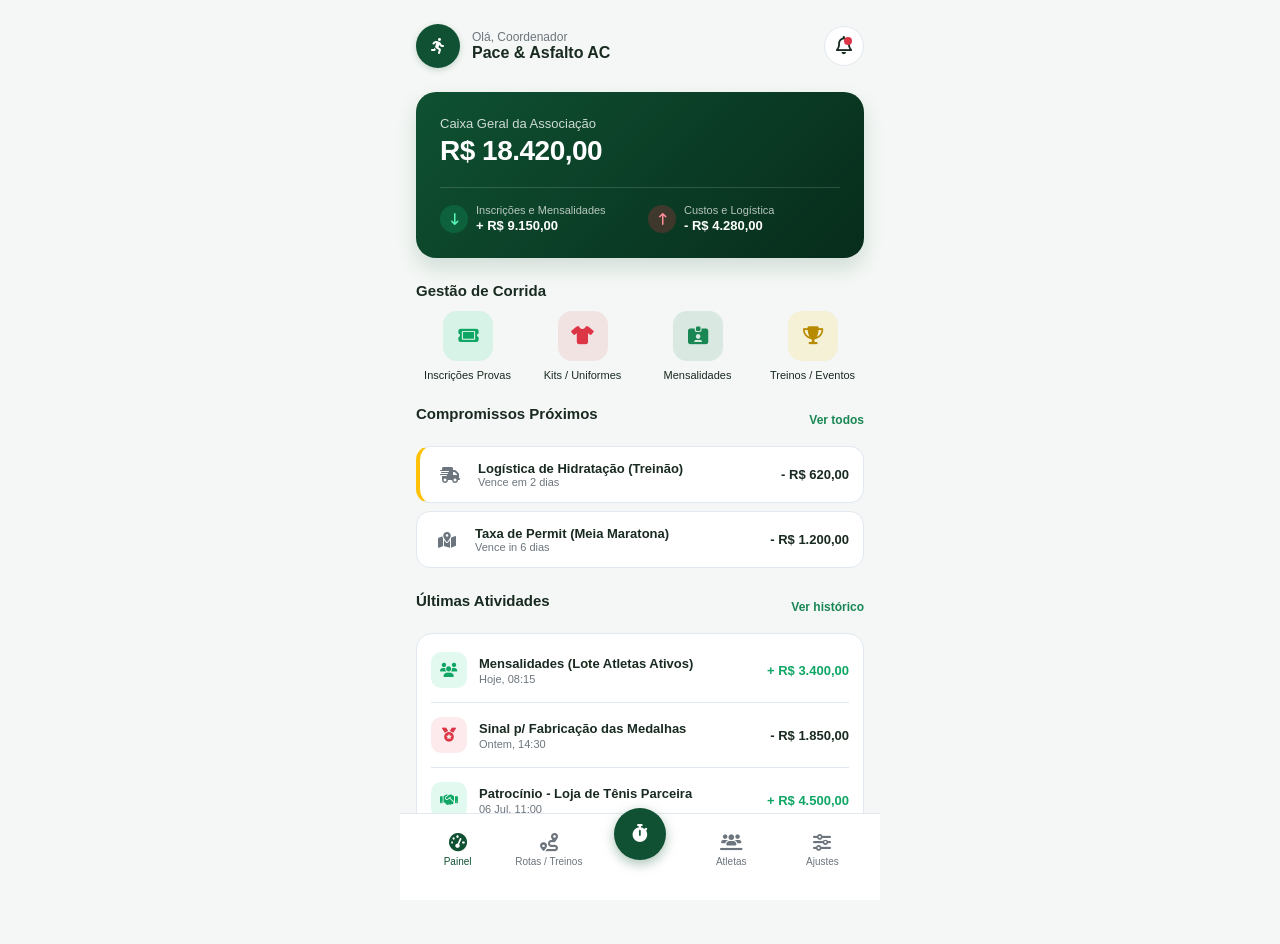
==== index.html @ d730715a "Add files via upload" ====
<!DOCTYPE html>
<html lang="pt-BR">
<head>
    <meta charset="UTF-8">
    <meta name="viewport" content="width=device-width, initial-scale=1.0">
    <title>Finanças - Associação de Corredores de Rua</title>
    <link rel="stylesheet" href="style.css">
    <link rel="stylesheet" href="https://cdnjs.cloudflare.com/ajax/libs/font-awesome/6.4.0/css/all.min.css">
</head>
<body>

    <header class="app-header">
        <div class="user-info">
            <div class="avatar"><i class="fa-solid fa-person-running"></i></div>
            <div>
                <p class="welcome">Olá, Coordenador</p>
                <h1 class="club-name">Pace & Asfalto AC</h1>
            </div>
        </div>
        <button class="notification-btn" aria-label="Notificações">
            <i class="fa-regular fa-bell"></i>
            <span class="badge"></span>
        </button>
    </header>

    <section class="balance-card">
        <p class="balance-label">Caixa Geral da Associação</p>
        <h2 class="balance-value">R$ 18.420,00</h2>
        <div class="balance-details">
            <div class="detail-item income">
                <i class="fa-solid fa-arrow-down-long"></i>
                <div>
                    <span>Inscrições e Mensalidades</span>
                    <strong>+ R$ 9.150,00</strong>
                </div>
            </div>
            <div class="detail-item expense">
                <i class="fa-solid fa-arrow-up-long"></i>
                <div>
                    <span>Custos e Logística</span>
                    <strong>- R$ 4.280,00</strong>
                </div>
            </div>
        </div>
    </section>

    <section class="quick-actions">
        <h3>Gestão de Corrida</h3>
        <div class="actions-grid">
            <button class="action-btn">
                <div class="icon-wrapper income-bg"><i class="fa-solid fa-ticket"></i></div>
                <span>Inscrições Provas</span>
            </button>
            <button class="action-btn">
                <div class="icon-wrapper expense-bg"><i class="fa-solid fa-shirt"></i></div>
                <span>Kits / Uniformes</span>
            </button>
            <button class="action-btn">
                <div class="icon-wrapper member-bg"><i class="fa-solid fa-id-card-clip"></i></div>
                <span>Mensalidades</span>
            </button>
            <button class="action-btn">
                <div class="icon-wrapper report-bg"><i class="fa-solid fa-trophy"></i></div>
                <span>Treinos / Eventos</span>
            </button>
        </div>
    </section>

    <section class="upcoming-bills">
        <div class="section-header">
            <h3>Compromissos Próximos</h3>
            <a href="#" class="see-all">Ver todos</a>
        </div>
        <div class="bill-card alert">
            <div class="bill-info">
                <i class="fa-solid fa-truck-fast bill-icon"></i>
                <div>
                    <h4>Logística de Hidratação (Treinão)</h4>
                    <p>Vence em 2 dias</p>
                </div>
            </div>
            <span class="bill-amount">- R$ 620,00</span>
        </div>
        <div class="bill-card">
            <div class="bill-info">
                <i class="fa-solid fa-map-location-dot bill-icon"></i>
                <div>
                    <h4>Taxa de Permit (Meia Maratona)</h4>
                    <p>Vence in 6 dias</p>
                </div>
            </div>
            <span class="bill-amount">- R$ 1.200,00</span>
        </div>
    </section>

    <section class="recent-transactions">
        <div class="section-header">
            <h3>Últimas Atividades</h3>
            <a href="#" class="see-all">Ver histórico</a>
        </div>
        <div class="transaction-list">
            <div class="transaction-item">
                <div class="t-info">
                    <div class="t-icon income-light"><i class="fa-solid fa-users"></i></div>
                    <div>
                        <h4>Mensalidades (Lote Atletas Ativos)</h4>
                        <p>Hoje, 08:15</p>
                    </div>
                </div>
                <span class="t-amount positive">+ R$ 3.400,00</span>
            </div>
            <div class="transaction-item">
                <div class="t-info">
                    <div class="t-icon expense-light"><i class="fa-solid fa-medal"></i></div>
                    <div>
                        <h4>Sinal p/ Fabricação das Medalhas</h4>
                        <p>Ontem, 14:30</p>
                    </div>
                </div>
                <span class="t-amount negative">- R$ 1.850,00</span>
            </div>
            <div class="transaction-item">
                <div class="t-info">
                    <div class="t-icon income-light"><i class="fa-solid fa-handshake"></i></div>
                    <div>
                        <h4>Patrocínio - Loja de Tênis Parceira</h4>
                        <p>06 Jul, 11:00</p>
                    </div>
                </div>
                <span class="t-amount positive">+ R$ 4.500,00</span>
            </div>
        </div>
    </section>

    <nav class="bottom-nav">
        <a href="#" class="nav-item active">
            <i class="fa-solid fa-gauge-high"></i>
            <span>Painel</span>
        </a>
        <a href="#" class="nav-item">
            <i class="fa-solid fa-route"></i>
            <span>Rotas / Treinos</span>
        </a>
        <a href="#" class="nav-item central-add" aria-label="Lançar transação rápida">
            <div class="add-circle"><i class="fa-solid fa-stopwatch"></i></div>
        </a>
        <a href="#" class="nav-item">
            <i class="fa-solid fa-users-line"></i>
            <span>Atletas</span>
        </a>
        <a href="#" class="nav-item">
            <i class="fa-solid fa-sliders"></i>
            <span>Ajustes</span>
        </a>
    </nav>

</body>
</html>
---- style.css ----
/* Reset e Configurações Globais */
* {
    margin: 0;
    padding: 0;
    box-sizing: border-box;
    font-family: -apple-system, BlinkMacSystemFont, "Segoe UI", Roboto, Helvetica, Arial, sans-serif;
}

:root {
    --bg-color: #f4f7f5;       /* Fundo cinza claro levemente esverdeado (remete a asfalto limpo / saúde) */
    --card-bg: #ffffff;
    --primary-color: #0f5132;   /* Verde Floresta Escuro (Força e Identidade da Associação) */
    --accent-color: #198754;    /* Verde Gramado/Performance para destaques */
    --success: #0ecb7b;         /* Verde Esmeralda para receitas */
    --danger: #dc3545;          /* Vermelho financeiro para saídas */
    --warning: #ffc107;         /* Amarelo atenção para prazos de provas */
    --text-main: #192a20;       /* Texto escuro com leve tom verde */
    --text-muted: #6c757d;
    --border-color: #e2e8f0;
}

body {
    background-color: var(--bg-color);
    color: var(--text-main);
    padding: 16px 16px 95px 16px;
    max-width: 480px; 
    margin: 0 auto;
    position: relative;
    min-height: 100vh;
}

/* Header */
.app-header {
    display: flex;
    justify-content: space-between;
    align-items: center;
    margin-bottom: 24px;
    padding-top: 8px;
}

.user-info {
    display: flex;
    align-items: center;
    gap: 12px;
}

.avatar {
    width: 44px;
    height: 44px;
    background-color: var(--primary-color);
    color: white;
    border-radius: 50%;
    display: flex;
    align-items: center;
    justify-content: center;
    font-size: 16px;
    box-shadow: 0 2px 6px rgba(15, 81, 50, 0.2);
}

.welcome {
    font-size: 12px;
    color: var(--text-muted);
}

.club-name {
    font-size: 16px;
    font-weight: 700;
}

.notification-btn {
    background: var(--card-bg);
    border: 1px solid var(--border-color);
    width: 40px;
    height: 40px;
    border-radius: 50%;
    display: flex;
    align-items: center;
    justify-content: center;
    font-size: 18px;
    color: var(--text-main);
    position: relative;
    cursor: pointer;
}

.notification-btn .badge {
    position: absolute;
    top: 10px;
    right: 11px;
    width: 8px;
    height: 8px;
    background-color: var(--danger);
    border-radius: 50%;
}

/* Card de Saldo Principal com Gradiente Verde */
.balance-card {
    background: linear-gradient(135deg, var(--primary-color), #072c1b);
    color: white;
    padding: 24px;
    border-radius: 20px;
    box-shadow: 0 10px 20px rgba(15, 81, 50, 0.15);
    margin-bottom: 24px;
}

.balance-label {
    font-size: 13px;
    opacity: 0.8;
    margin-bottom: 4px;
}

.balance-value {
    font-size: 28px;
    font-weight: 700;
    margin-bottom: 20px;
    letter-spacing: -0.5px;
}

.balance-details {
    display: grid;
    grid-template-columns: 1fr 1fr;
    gap: 16px;
    border-top: 1px solid rgba(255, 255, 255, 0.15);
    padding-top: 16px;
}

.detail-item {
    display: flex;
    align-items: center;
    gap: 8px;
}

.detail-item i {
    width: 28px;
    height: 28px;
    border-radius: 50%;
    display: flex;
    align-items: center;
    justify-content: center;
    font-size: 12px;
}

.detail-item.income i {
    background-color: rgba(14, 203, 123, 0.2);
    color: #5cf7ba;
}

.detail-item.expense i {
    background-color: rgba(220, 53, 69, 0.25);
    color: #ff8e99;
}

.detail-item span {
    display: block;
    font-size: 11px;
    opacity: 0.7;
}

.detail-item strong {
    font-size: 13px;
}

/* Ações Rápidas */
.quick-actions {
    margin-bottom: 24px;
}

.quick-actions h3, .section-header h3 {
    font-size: 15px;
    font-weight: 600;
    margin-bottom: 12px;
}

.actions-grid {
    display: grid;
    grid-template-columns: repeat(4, 1fr);
    gap: 12px;
}

.action-btn {
    background: transparent;
    border: none;
    display: flex;
    flex-direction: column;
    align-items: center;
    gap: 8px;
    cursor: pointer;
}

.icon-wrapper {
    width: 50px;
    height: 50px;
    border-radius: 14px;
    display: flex;
    align-items: center;
    justify-content: center;
    font-size: 18px;
    transition: transform 0.1s ease;
}

.action-btn:active .icon-wrapper {
    transform: scale(0.92);
}

.income-bg { background-color: rgba(14, 203, 123, 0.12); color: #0fa665; }
.expense-bg { background-color: rgba(220, 53, 69, 0.1); color: var(--danger); }
.member-bg { background-color: rgba(25, 135, 84, 0.12); color: var(--accent-color); }
.report-bg { background-color: rgba(255, 193, 7, 0.12); color: #b88a00; }

.action-btn span {
    font-size: 11px;
    font-weight: 500;
    color: var(--text-main);
    text-align: center;
}

/* Estrutura de Seções */
.section-header {
    display: flex;
    justify-content: space-between;
    align-items: center;
    margin-bottom: 12px;
}

.see-all {
    font-size: 12px;
    color: var(--accent-color);
    text-decoration: none;
    font-weight: 600;
}

/* Contas a Vencer */
.upcoming-bills {
    margin-bottom: 24px;
}

.bill-card {
    background: var(--card-bg);
    border: 1px solid var(--border-color);
    padding: 14px;
    border-radius: 14px;
    display: flex;
    justify-content: space-between;
    align-items: center;
    margin-bottom: 8px;
}

.bill-card.alert {
    border-left: 4px solid var(--warning);
}

.bill-info {
    display: flex;
    align-items: center;
    gap: 12px;
}

.bill-icon {
    font-size: 16px;
    color: var(--text-muted);
    width: 32px;
    text-align: center;
}

.bill-info h4 {
    font-size: 13px;
    font-weight: 600;
}

.bill-info p {
    font-size: 11px;
    color: var(--text-muted);
}

.bill-amount {
    font-size: 13px;
    font-weight: 600;
    color: var(--text-main);
}

/* Últimas Atividades / Transações */
.recent-transactions {
    margin-bottom: 12px;
}

.transaction-list {
    background: var(--card-bg);
    border: 1px solid var(--border-color);
    border-radius: 16px;
    padding: 4px 14px;
}

.transaction-item {
    display: flex;
    justify-content: space-between;
    align-items: center;
    padding: 14px 0;
    border-bottom: 1px solid var(--border-color);
}

.transaction-item:last-child {
    border-bottom: none;
}

.t-info {
    display: flex;
    align-items: center;
    gap: 12px;
}

.t-icon {
    width: 36px;
    height: 36px;
    border-radius: 10px;
    display: flex;
    align-items: center;
    justify-content: center;
    font-size: 14px;
}

.income-light { background-color: rgba(14, 203, 123, 0.12); color: #0fa665; }
.expense-light { background-color: rgba(220, 53, 69, 0.1); color: var(--danger); }

.t-info h4 {
    font-size: 13px;
    font-weight: 600;
    margin-bottom: 2px;
}

.t-info p {
    font-size: 11px;
    color: var(--text-muted);
}

.t-amount {
    font-size: 13px;
    font-weight: 600;
}

.t-amount.positive { color: #0fa665; }
.t-amount.negative { color: var(--text-main); }

/* Bottom Nav (Barra de Menu Inferior Fixa com Tema Verde) */
.bottom-nav {
    position: fixed;
    bottom: 0;
    left: 50%;
    transform: translateX(-50%);
    width: 100%;
    max-width: 480px;
    background-color: rgba(255, 255, 255, 0.94);
    backdrop-filter: blur(12px);
    -webkit-backdrop-filter: blur(12px);
    border-top: 1px solid var(--border-color);
    padding: 10px 12px 24px 12px;
    display: flex;
    justify-content: space-between;
    align-items: center;
    z-index: 1000;
}

.nav-item {
    display: flex;
    flex-direction: column;
    align-items: center;
    gap: 4px;
    text-decoration: none;
    color: var(--text-muted);
    flex: 1;
    text-align: center;
}

.nav-item i {
    font-size: 18px;
}

.nav-item span {
    font-size: 10px;
    font-weight: 500;
}

.nav-item.active {
    color: var(--primary-color);
}

/* Botão Flutuante Central (Estilizado como Cronômetro de Corrida) */
.central-add {
    position: relative;
    top: -16px;
}

.add-circle {
    width: 52px;
    height: 52px;
    background-color: var(--primary-color);
    color: white;
    border-radius: 50%;
    display: flex;
    align-items: center;
    justify-content: center;
    font-size: 20px;
    box-shadow: 0 4px 12px rgba(15, 81, 50, 0.35);
    transition: transform 0.1s ease, background-color 0.2s;
}

.central-add:active .add-circle {
    transform: scale(0.92);
    background-color: var(--accent-color);
}
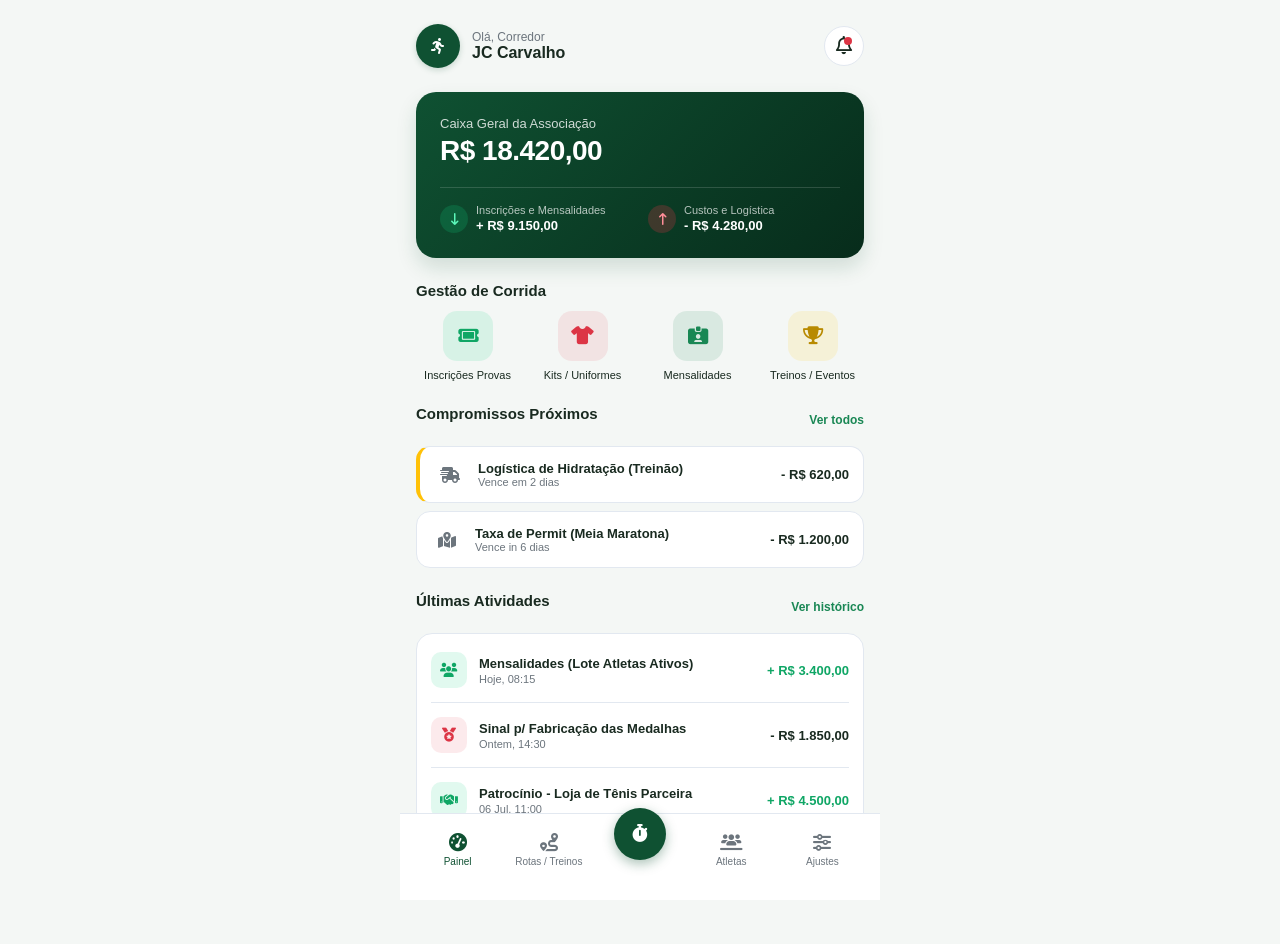
==== commit b8edc8e6: "Update title and user greeting in index.html" ====
--- a/index.html
+++ b/index.html
@@ -3,7 +3,7 @@
 <head>
     <meta charset="UTF-8">
     <meta name="viewport" content="width=device-width, initial-scale=1.0">
-    <title>Finanças - Associação de Corredores de Rua</title>
+    <title>JC Carvalho</title>
     <link rel="stylesheet" href="style.css">
     <link rel="stylesheet" href="https://cdnjs.cloudflare.com/ajax/libs/font-awesome/6.4.0/css/all.min.css">
 </head>
@@ -13,8 +13,8 @@
         <div class="user-info">
             <div class="avatar"><i class="fa-solid fa-person-running"></i></div>
             <div>
-                <p class="welcome">Olá, Coordenador</p>
-                <h1 class="club-name">Pace & Asfalto AC</h1>
+                <p class="welcome">Olá, Corredor</p>
+                <h1 class="club-name">JC Carvalho</h1>
             </div>
         </div>
         <button class="notification-btn" aria-label="Notificações">
@@ -155,4 +155,4 @@
     </nav>
 
 </body>
-</html>+</html>
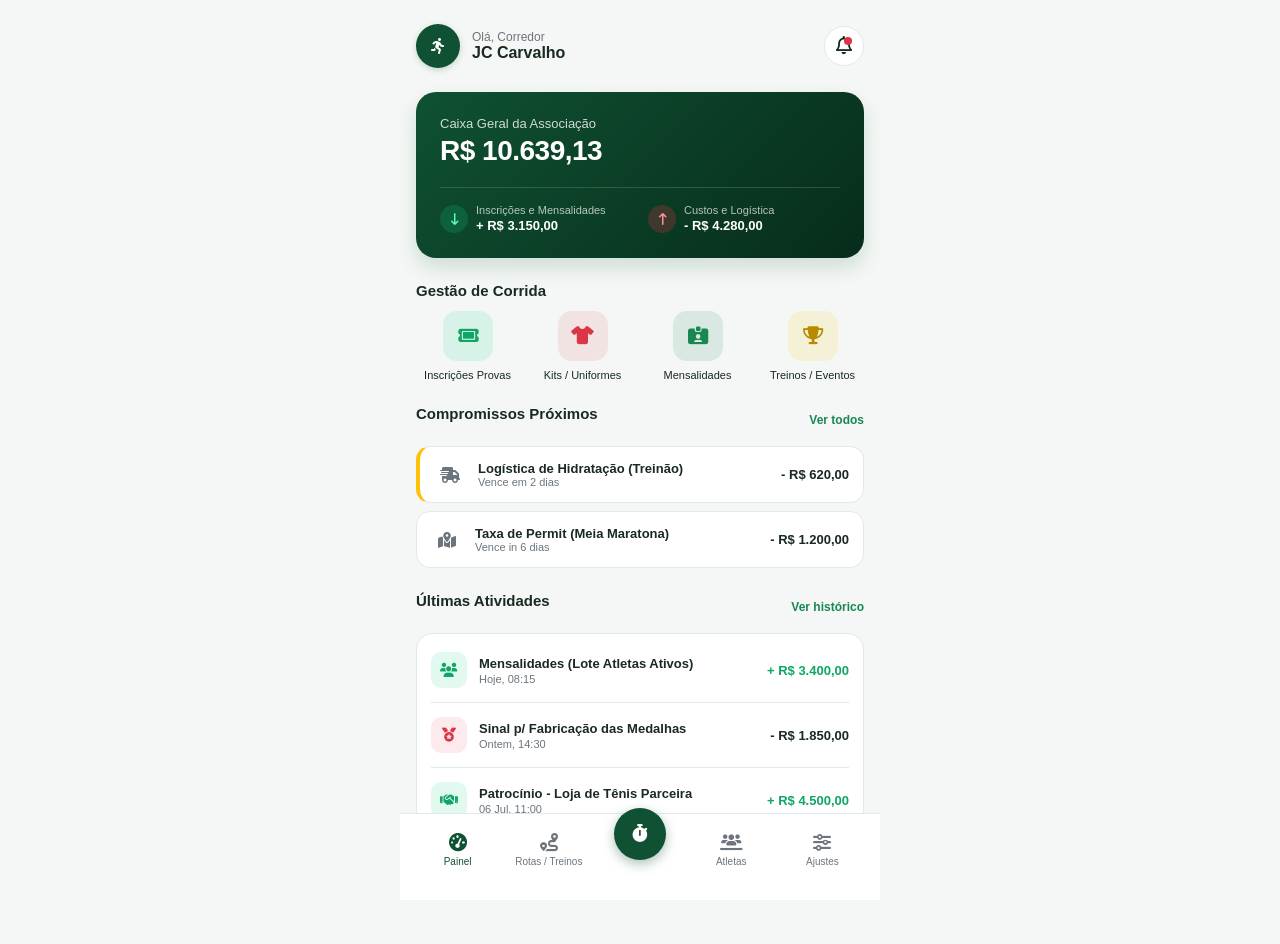
==== commit c592b877: "Modify balance and transaction details in index.html Updated balance values and transaction details " ====
--- a/index.html
+++ b/index.html
@@ -25,13 +25,13 @@
 
     <section class="balance-card">
         <p class="balance-label">Caixa Geral da Associação</p>
-        <h2 class="balance-value">R$ 18.420,00</h2>
+        <h2 class="balance-value">R$ 10.639,13</h2>
         <div class="balance-details">
             <div class="detail-item income">
                 <i class="fa-solid fa-arrow-down-long"></i>
                 <div>
                     <span>Inscrições e Mensalidades</span>
-                    <strong>+ R$ 9.150,00</strong>
+                    <strong>+ R$ 3.150,00</strong>
                 </div>
             </div>
             <div class="detail-item expense">
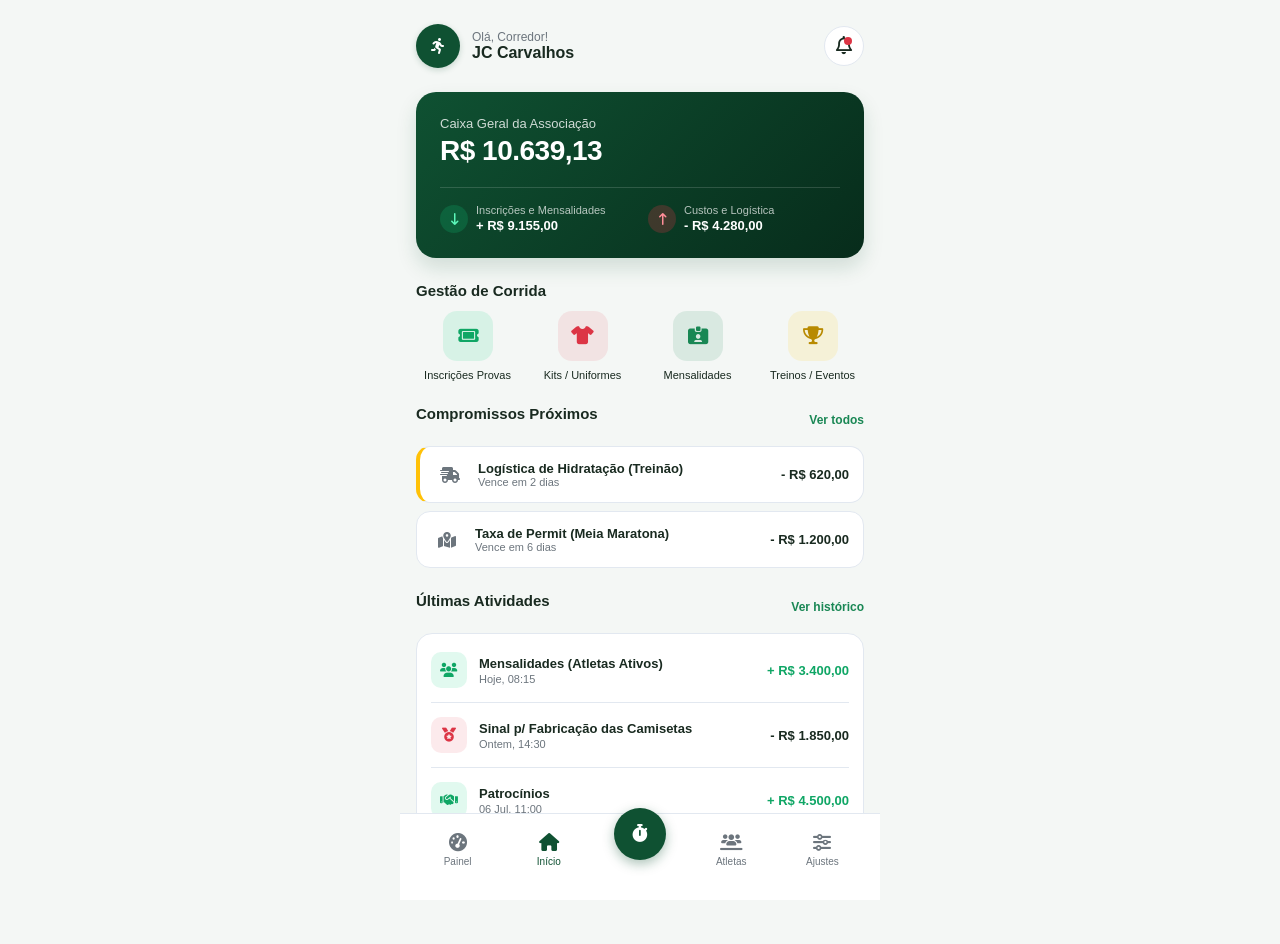
==== commit 7d0c6a83: "Update index.html for finance management" ====
--- a/index.html
+++ b/index.html
@@ -3,7 +3,7 @@
 <head>
     <meta charset="UTF-8">
     <meta name="viewport" content="width=device-width, initial-scale=1.0">
-    <title>JC Carvalho</title>
+    <title>Finanças - JC Carvalho</title>
     <link rel="stylesheet" href="style.css">
     <link rel="stylesheet" href="https://cdnjs.cloudflare.com/ajax/libs/font-awesome/6.4.0/css/all.min.css">
 </head>
@@ -13,8 +13,8 @@
         <div class="user-info">
             <div class="avatar"><i class="fa-solid fa-person-running"></i></div>
             <div>
-                <p class="welcome">Olá, Corredor</p>
-                <h1 class="club-name">JC Carvalho</h1>
+                <p class="welcome">Olá, Corredor!</p>
+                <h1 class="club-name">JC Carvalhos</h1>
             </div>
         </div>
         <button class="notification-btn" aria-label="Notificações">
@@ -31,7 +31,7 @@
                 <i class="fa-solid fa-arrow-down-long"></i>
                 <div>
                     <span>Inscrições e Mensalidades</span>
-                    <strong>+ R$ 3.150,00</strong>
+                    <strong>+ R$ 9.155,00</strong>
                 </div>
             </div>
             <div class="detail-item expense">
@@ -86,7 +86,7 @@
                 <i class="fa-solid fa-map-location-dot bill-icon"></i>
                 <div>
                     <h4>Taxa de Permit (Meia Maratona)</h4>
-                    <p>Vence in 6 dias</p>
+                    <p>Vence em 6 dias</p>
                 </div>
             </div>
             <span class="bill-amount">- R$ 1.200,00</span>
@@ -103,7 +103,7 @@
                 <div class="t-info">
                     <div class="t-icon income-light"><i class="fa-solid fa-users"></i></div>
                     <div>
-                        <h4>Mensalidades (Lote Atletas Ativos)</h4>
+                        <h4>Mensalidades (Atletas Ativos)</h4>
                         <p>Hoje, 08:15</p>
                     </div>
                 </div>
@@ -113,7 +113,7 @@
                 <div class="t-info">
                     <div class="t-icon expense-light"><i class="fa-solid fa-medal"></i></div>
                     <div>
-                        <h4>Sinal p/ Fabricação das Medalhas</h4>
+                        <h4>Sinal p/ Fabricação das Camisetas</h4>
                         <p>Ontem, 14:30</p>
                     </div>
                 </div>
@@ -123,7 +123,7 @@
                 <div class="t-info">
                     <div class="t-icon income-light"><i class="fa-solid fa-handshake"></i></div>
                     <div>
-                        <h4>Patrocínio - Loja de Tênis Parceira</h4>
+                        <h4>Patrocínios</h4>
                         <p>06 Jul, 11:00</p>
                     </div>
                 </div>
@@ -133,13 +133,13 @@
     </section>
 
     <nav class="bottom-nav">
-        <a href="#" class="nav-item active">
+        <a href="painel.html" class="nav-item">
             <i class="fa-solid fa-gauge-high"></i>
             <span>Painel</span>
         </a>
-        <a href="#" class="nav-item">
-            <i class="fa-solid fa-route"></i>
-            <span>Rotas / Treinos</span>
+        <a href="index.html" class="nav-item active">
+            <i class="fa-solid fa-house"></i>
+            <span>Início</span>
         </a>
         <a href="#" class="nav-item central-add" aria-label="Lançar transação rápida">
             <div class="add-circle"><i class="fa-solid fa-stopwatch"></i></div>
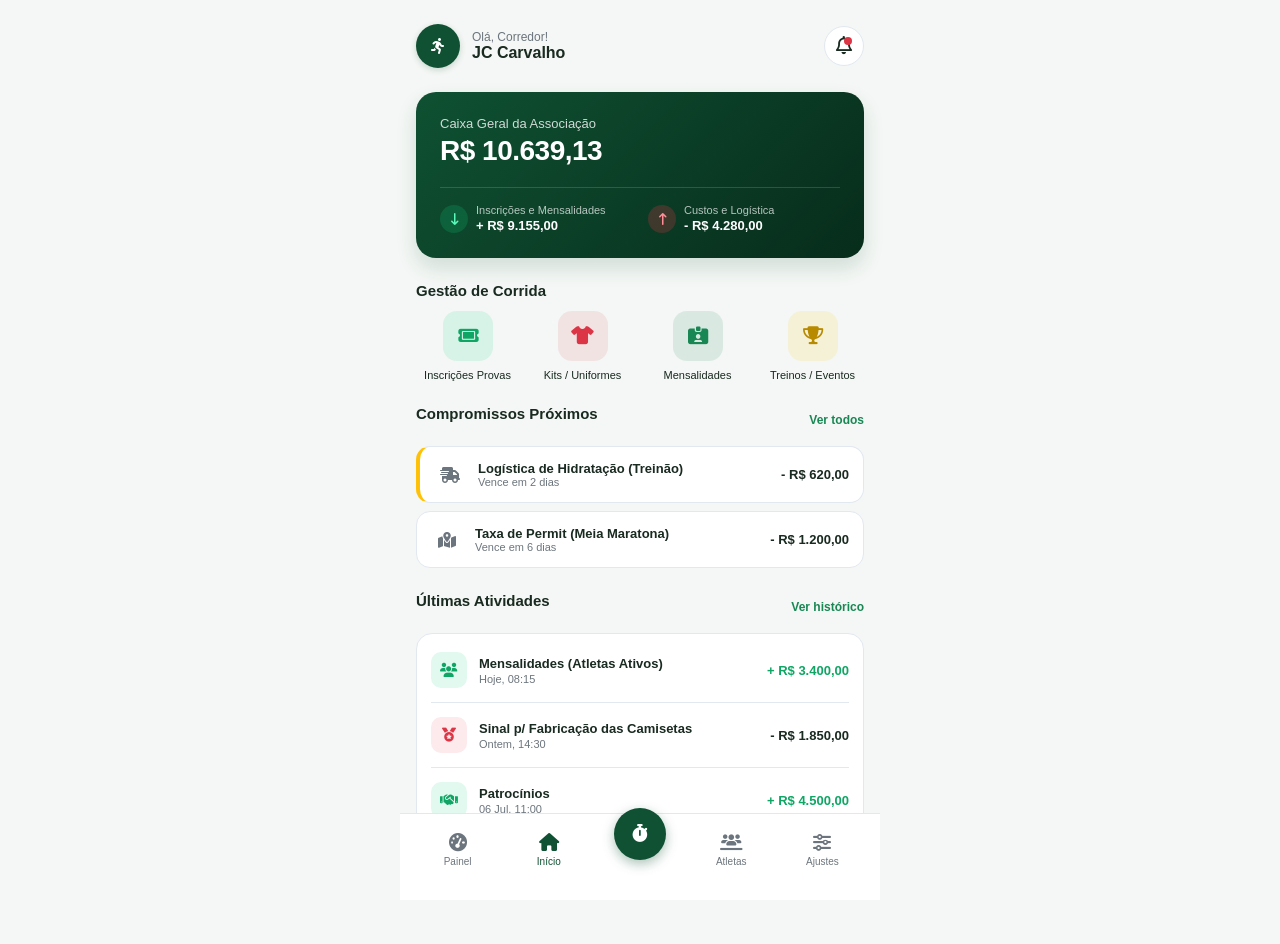
==== commit 8612e9fa: "Fix HTML encoding issues in index.html" ====
--- a/index.html
+++ b/index.html
@@ -14,7 +14,7 @@
             <div class="avatar"><i class="fa-solid fa-person-running"></i></div>
             <div>
                 <p class="welcome">Olá, Corredor!</p>
-                <h1 class="club-name">JC Carvalhos</h1>
+                <h1 class="club-name">JC Carvalho</h1>
             </div>
         </div>
         <button class="notification-btn" aria-label="Notificações">
